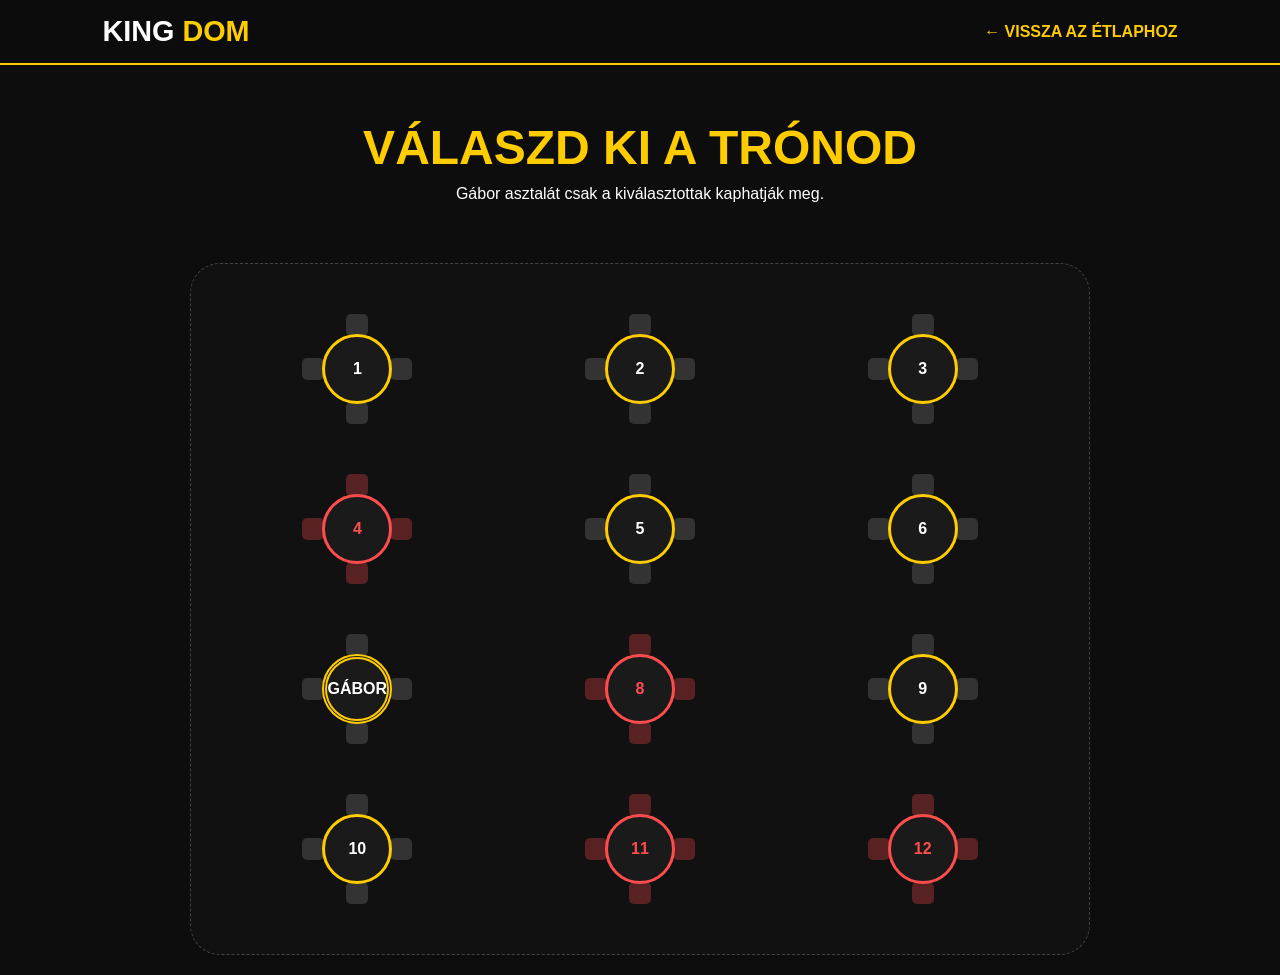
==== html/foglalas.html @ 7e26eedb "foglalas.html elso" ====
<!DOCTYPE html>
<html lang="hu">
<head>
    <meta charset="UTF-8">
    <meta name="viewport" content="width=device-width, initial-scale=1.0">
    <title>PIZZA KING | ASZTALOK</title>
    <style>
        :root { --king: #ffcc00; --bg: #0d0d0d; --card: #1a1a1a; --text: #fff; --red: #ff4d4d; --green: #2ecc71; }
        * { margin:0; padding:0; box-sizing:border-box; font-family:'Segoe UI', sans-serif; }
        body { background: var(--bg); color: var(--text); scroll-behavior: smooth; }

        /* Nav ugyanaz mint az indexen */
        nav {
            position: fixed; top: 0; width: 100%; padding: 15px 8%;
            display: flex; justify-content: space-between; align-items: center;
            background: rgba(13, 13, 13, 0.95); backdrop-filter: blur(10px);
            z-index: 1000; border-bottom: 2px solid var(--king);
        }
        .logo { font-size: 1.8rem; font-weight: 900; color: white; text-decoration: none; }
        .logo span { color: var(--king); }
        .back-btn { color: var(--king); text-decoration: none; font-weight: bold; }

        .header { padding: 120px 20px 40px; text-align: center; }
        .header h1 { font-size: 3rem; color: var(--king); margin-bottom: 10px; }

        .plan { 
            max-width: 900px; margin: 20px auto; background: #111; padding: 50px; 
            border-radius: 30px; display: grid; grid-template-columns: repeat(3, 1fr); 
            gap: 50px; border: 1px dashed #444; 
        }

        .table-box { width: 110px; height: 110px; margin: auto; position: relative; cursor: pointer; transition: 0.3s; }
        .table-circle { 
            width: 70px; height: 70px; background: var(--card); border: 3px solid var(--king); 
            border-radius: 50%; position: absolute; top: 20px; left: 20px; 
            display: flex; align-items: center; justify-content: center; z-index: 2; font-weight: bold; 
        }
        .chair { width: 22px; height: 22px; background: #333; border-radius: 5px; position: absolute; }
        .c1 { top:0; left:44px; } .c2 { bottom:0; left:44px; } .c3 { left:0; top:44px; } .c4 { right:0; top:44px; }

        .occupied .table-circle { border-color: var(--red); color: var(--red); cursor: not-allowed; }
        .occupied .chair { background: var(--red); opacity: 0.3; }
        .selected .table-circle { background: var(--green); color: black; border-color: var(--green); transform: scale(1.1); }
        
        .booking-form { 
            max-width: 450px; margin: 40px auto; background: var(--card); padding: 35px; 
            border-radius: 20px; border: 2px solid var(--king); display: none; animation: slideIn 0.4s ease;
        }
        @keyframes slideIn { from { opacity: 0; transform: translateY(20px); } }

        input { width: 100%; padding: 12px; margin-bottom: 15px; background: #000; border: 1px solid #444; color: white; border-radius: 8px; outline: none; }
        input:focus { border-color: var(--king); }
        .btn { width: 100%; padding: 15px; background: var(--king); border: none; font-weight: 900; cursor: pointer; border-radius: 10px; text-transform: uppercase; }

        /* Easter Egg stílus */
        .gabor-table .table-circle { border-style: double; border-width: 5px; animation: glow 1.5s infinite alternate; }
        @keyframes glow { from { box-shadow: 0 0 5px var(--king); } to { box-shadow: 0 0 20px var(--king); } }
    </style>
</head>
<body>

    <nav>
        <a href="index.html" class="logo">KING <span>DOM</span></a>
        <a href="index.html" class="back-btn">← VISSZA AZ ÉTLAPHOZ</a>
    </nav>

    <div class="header">
        <h1>VÁLASZD KI A <span>TRÓNOD</span></h1>
        <p>Gábor asztalát csak a kiválasztottak kaphatják meg.</p>
    </div>

    <div class="plan" id="plan"></div>

    <div class="booking-form" id="form">
        <h2 id="table-label" style="margin-bottom:20px; color:var(--king)">#1 Asztal</h2>
        <input type="number" id="f-count" placeholder="Hányan jöttök? (1-10 fő)" min="1" max="10">
        <input type="time" id="f-time">
        <input type="text" id="f-name" placeholder="Foglalo Neve / Beceneve">
        <button class="btn" onclick="book()">FOGLALÁS VÉGLEGESÍTÉSE</button>
    </div>

    <script>
        let selected = null;
        const plan = document.getElementById('plan');

        // ASZTALOK GENERÁLÁSA
        for(let i=1; i<=12; i++) {
            const isGabor = (i === 7); // A 7-es a Gábor asztala (easter egg)
            const occ = Math.random() < 0.3 && !isGabor;
            
            plan.innerHTML += `
                <div class="table-box ${occ?'occupied':''} ${isGabor?'gabor-table':''}" id="t${i}" onclick="select(${i}, ${occ}, ${isGabor})">
                    <div class="chair c1"></div><div class="chair c2"></div><div class="chair c3"></div><div class="chair c4"></div>
                    <div class="table-circle">${isGabor ? 'GÁBOR' : i}</div>
                </div>`;
        }

        function select(id, occ, isGabor) {
            if(occ) return alert("Sajnálom, ott már Németh Gábor imitátorok vacsoráznak.");
            if(isGabor) alert("GRATULÁLOK! Megtaláltad a Mester asztalát. Ide csak kutyahúsos pizzát szabad rendelni!");

            if(selected) document.getElementById('t'+selected).classList.remove('selected');
            selected = id;
            document.getElementById('t'+id).classList.add('selected');
            
            document.getElementById('form').style.display = 'block';
            document.getElementById('table-label').innerText = isGabor ? "GÁBOR ASZTALA" : "#"+id+" Asztal";
            
            window.scrollTo({ top: document.body.scrollHeight, behavior: 'smooth' });
        }

        function book() {
            const count = document.getElementById('f-count').value;
            const time = document.getElementById('f-time').value;
            const name = document.getElementById('f-name').value;

            if(count < 1 || count > 10 || !time || name.length < 2) {
                alert("Ne próbálkozz, Király! Tölts ki mindent rendesen.");
            } else {
                alert("Sikeres foglalás! Németh Gábor már vár titeket " + time + "-kor.");
                location.href = "index.html"; // Visszavisz a főoldalra
            }
        }
    </script>
</body>
</html>
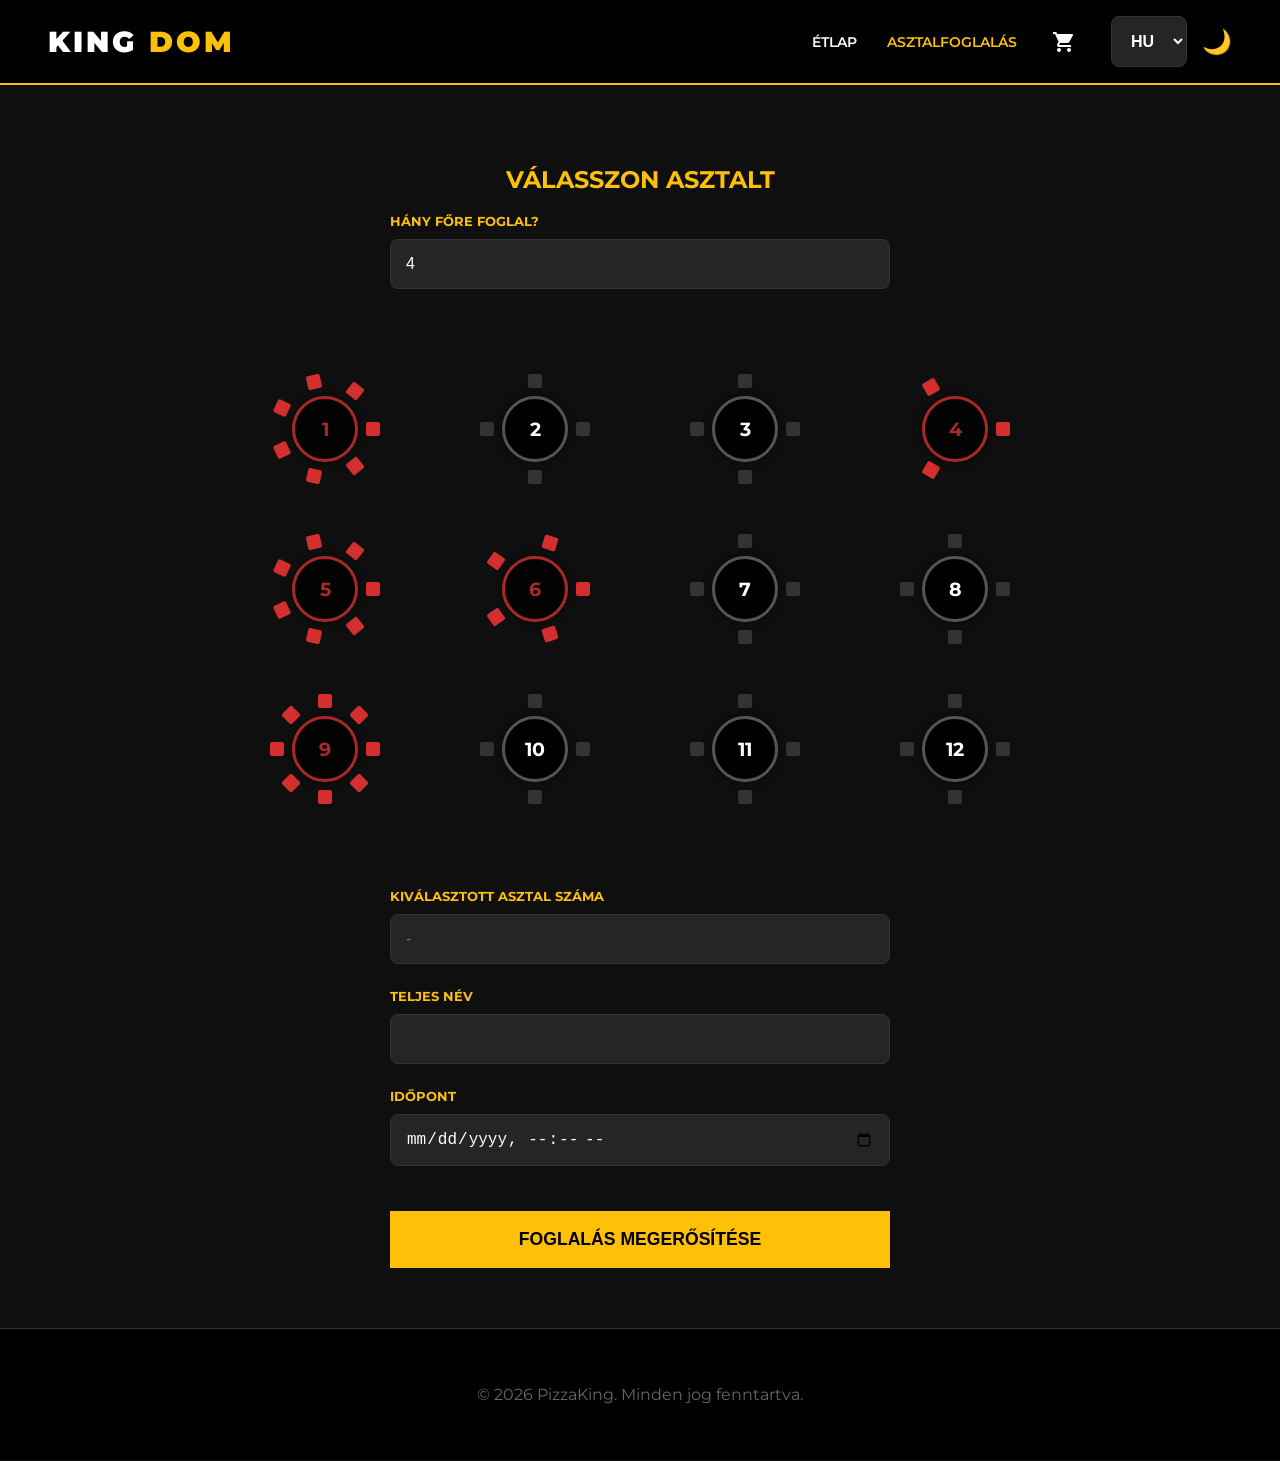
==== commit 827af947: "haladas" ====
--- a/html/foglalas.html
+++ b/html/foglalas.html
@@ -1,126 +1,122 @@
 <!DOCTYPE html>
 <html lang="hu">
+
 <head>
     <meta charset="UTF-8">
     <meta name="viewport" content="width=device-width, initial-scale=1.0">
-    <title>PIZZA KING | ASZTALOK</title>
-    <style>
-        :root { --king: #ffcc00; --bg: #0d0d0d; --card: #1a1a1a; --text: #fff; --red: #ff4d4d; --green: #2ecc71; }
-        * { margin:0; padding:0; box-sizing:border-box; font-family:'Segoe UI', sans-serif; }
-        body { background: var(--bg); color: var(--text); scroll-behavior: smooth; }
+    <title>Foglalás - PizzaKing</title>
+    <link rel="stylesheet" href="../css/style.css">
+    <link href="https://fonts.googleapis.com/css2?family=Montserrat:wght@400;600;900&display=swap" rel="stylesheet">
+</head>
 
-        /* Nav ugyanaz mint az indexen */
-        nav {
-            position: fixed; top: 0; width: 100%; padding: 15px 8%;
-            display: flex; justify-content: space-between; align-items: center;
-            background: rgba(13, 13, 13, 0.95); backdrop-filter: blur(10px);
-            z-index: 1000; border-bottom: 2px solid var(--king);
-        }
-        .logo { font-size: 1.8rem; font-weight: 900; color: white; text-decoration: none; }
-        .logo span { color: var(--king); }
-        .back-btn { color: var(--king); text-decoration: none; font-weight: bold; }
-
-        .header { padding: 120px 20px 40px; text-align: center; }
-        .header h1 { font-size: 3rem; color: var(--king); margin-bottom: 10px; }
-
-        .plan { 
-            max-width: 900px; margin: 20px auto; background: #111; padding: 50px; 
-            border-radius: 30px; display: grid; grid-template-columns: repeat(3, 1fr); 
-            gap: 50px; border: 1px dashed #444; 
-        }
-
-        .table-box { width: 110px; height: 110px; margin: auto; position: relative; cursor: pointer; transition: 0.3s; }
-        .table-circle { 
-            width: 70px; height: 70px; background: var(--card); border: 3px solid var(--king); 
-            border-radius: 50%; position: absolute; top: 20px; left: 20px; 
-            display: flex; align-items: center; justify-content: center; z-index: 2; font-weight: bold; 
-        }
-        .chair { width: 22px; height: 22px; background: #333; border-radius: 5px; position: absolute; }
-        .c1 { top:0; left:44px; } .c2 { bottom:0; left:44px; } .c3 { left:0; top:44px; } .c4 { right:0; top:44px; }
-
-        .occupied .table-circle { border-color: var(--red); color: var(--red); cursor: not-allowed; }
-        .occupied .chair { background: var(--red); opacity: 0.3; }
-        .selected .table-circle { background: var(--green); color: black; border-color: var(--green); transform: scale(1.1); }
-        
-        .booking-form { 
-            max-width: 450px; margin: 40px auto; background: var(--card); padding: 35px; 
-            border-radius: 20px; border: 2px solid var(--king); display: none; animation: slideIn 0.4s ease;
-        }
-        @keyframes slideIn { from { opacity: 0; transform: translateY(20px); } }
-
-        input { width: 100%; padding: 12px; margin-bottom: 15px; background: #000; border: 1px solid #444; color: white; border-radius: 8px; outline: none; }
-        input:focus { border-color: var(--king); }
-        .btn { width: 100%; padding: 15px; background: var(--king); border: none; font-weight: 900; cursor: pointer; border-radius: 10px; text-transform: uppercase; }
-
-        /* Easter Egg stílus */
-        .gabor-table .table-circle { border-style: double; border-width: 5px; animation: glow 1.5s infinite alternate; }
-        @keyframes glow { from { box-shadow: 0 0 5px var(--king); } to { box-shadow: 0 0 20px var(--king); } }
-    </style>
-</head>
 <body>
 
-    <nav>
-        <a href="index.html" class="logo">KING <span>DOM</span></a>
-        <a href="index.html" class="back-btn">← VISSZA AZ ÉTLAPHOZ</a>
-    </nav>
+    <header>
+        <div class="logo">KING <span>DOM</span></div>
 
-    <div class="header">
-        <h1>VÁLASZD KI A <span>TRÓNOD</span></h1>
-        <p>Gábor asztalát csak a kiválasztottak kaphatják meg.</p>
-    </div>
+        <button class="hamburger-menu" id="hamburgerGomb">
+            <span></span>
+            <span></span>
+            <span></span>
+        </button>
 
-    <div class="plan" id="plan"></div>
+        <nav id="navMenu">
+            <ul>
+                <li><a href="index.html" data-lang="fooldal">Étlap</a></li>
+                <li><a href="foglalas.html" data-lang="foglalas" style="color:var(--akcentus-szin)">Asztalfoglalás</a>
+                </li>
+                <li>
+                    <button class="ikon-gomb" onclick="window.location.href='index.html'">
+                        <svg class="kosar-ikon-svg" viewBox="0 0 24 24">
+                            <path
+                                d="M7 18c-1.1 0-1.99.9-1.99 2S5.9 22 7 22s2-.9 2-2-.9-2-2-2zM1 2v2h2l3.6 7.59-1.35 2.45c-.16.28-.25.61-.25.96 0 1.1.9 2 2 2h12v-2H7.42c-.14 0-.25-.11-.25-.25l.03-.12.9-1.63h7.45c.75 0 1.41-.41 1.75-1.03l3.58-6.49c.08-.14.12-.31.12-.48 0-.55-.45-1-1-1H5.21l-.94-2H1zm16 16c-1.1 0-1.99.9-1.99 2s.89 2 1.99 2 2-.9 2-2-.9-2-2-2z" />
+                        </svg>
+                    </button>
+                </li>
+            </ul>
+            <div class="beallitasok mobile-beallitasok">
+                <select id="nyelvValaszto">
+                    <option value="hu">HU</option>
+                    <option value="en">EN</option>
+                    <option value="de">DE</option>
+                </select>
+                <button id="temaGomb" class="tema-gomb">🌙</button>
+            </div>
+        </nav>
+    </header>
 
-    <div class="booking-form" id="form">
-        <h2 id="table-label" style="margin-bottom:20px; color:var(--king)">#1 Asztal</h2>
-        <input type="number" id="f-count" placeholder="Hányan jöttök? (1-10 fő)" min="1" max="10">
-        <input type="time" id="f-time">
-        <input type="text" id="f-name" placeholder="Foglalo Neve / Beceneve">
-        <button class="btn" onclick="book()">FOGLALÁS VÉGLEGESÍTÉSE</button>
-    </div>
+    <main class="kontener">
+        <h2 style="text-align: center; color: var(--akcentus-szin); text-transform: uppercase;" data-lang="asztal_cim">
+            Válasszon asztalt</h2>
 
-    <script>
-        let selected = null;
-        const plan = document.getElementById('plan');
+        <div class="urlap-kontener" style="margin-bottom: 30px;">
+            <div class="form-csoport">
+                <label data-lang="vendegek_szama">Hány főre foglal?</label>
+                <input type="number" id="vendegekSzamaInput" min="1" max="12" value="4" placeholder="Pl. 4">
+            </div>
+        </div>
 
-        // ASZTALOK GENERÁLÁSA
-        for(let i=1; i<=12; i++) {
-            const isGabor = (i === 7); // A 7-es a Gábor asztala (easter egg)
-            const occ = Math.random() < 0.3 && !isGabor;
-            
-            plan.innerHTML += `
-                <div class="table-box ${occ?'occupied':''} ${isGabor?'gabor-table':''}" id="t${i}" onclick="select(${i}, ${occ}, ${isGabor})">
-                    <div class="chair c1"></div><div class="chair c2"></div><div class="chair c3"></div><div class="chair c4"></div>
-                    <div class="table-circle">${isGabor ? 'GÁBOR' : i}</div>
-                </div>`;
-        }
+        <div class="asztal-valaszto" id="asztalKontener">
+            <div class="asztal-wrapper" id="wrap-1">
+                <div class="asztal" data-id="1">1</div>
+            </div>
+            <div class="asztal-wrapper" id="wrap-2">
+                <div class="asztal" data-id="2">2</div>
+            </div>
+            <div class="asztal-wrapper" id="wrap-3">
+                <div class="asztal" data-id="3">3</div>
+            </div>
+            <div class="asztal-wrapper" id="wrap-4">
+                <div class="asztal" data-id="4">4</div>
+            </div>
+            <div class="asztal-wrapper" id="wrap-5">
+                <div class="asztal" data-id="5">5</div>
+            </div>
+            <div class="asztal-wrapper" id="wrap-6">
+                <div class="asztal" data-id="6">6</div>
+            </div>
+            <div class="asztal-wrapper" id="wrap-7">
+                <div class="asztal" data-id="7">7</div>
+            </div>
+            <div class="asztal-wrapper" id="wrap-8">
+                <div class="asztal" data-id="8">8</div>
+            </div>
+            <div class="asztal-wrapper" id="wrap-9">
+                <div class="asztal" data-id="9">9</div>
+            </div>
+            <div class="asztal-wrapper" id="wrap-10">
+                <div class="asztal" data-id="10">10</div>
+            </div>
+            <div class="asztal-wrapper" id="wrap-11">
+                <div class="asztal" data-id="11">11</div>
+            </div>
+            <div class="asztal-wrapper" id="wrap-12">
+                <div class="asztal" data-id="12">12</div>
+            </div>
+        </div>
 
-        function select(id, occ, isGabor) {
-            if(occ) return alert("Sajnálom, ott már Németh Gábor imitátorok vacsoráznak.");
-            if(isGabor) alert("GRATULÁLOK! Megtaláltad a Mester asztalát. Ide csak kutyahúsos pizzát szabad rendelni!");
+        <div class="urlap-kontener">
+            <div class="form-csoport">
+                <label data-lang="kivalasztott_asztal">Kiválasztott asztal száma</label>
+                <input type="text" id="kivalasztottAsztalInput" readonly placeholder="-">
+            </div>
+            <div class="form-csoport">
+                <label data-lang="nev">Teljes név</label>
+                <input type="text" id="nevBemenet" required>
+            </div>
+            <div class="form-csoport">
+                <label data-lang="datum">Időpont</label>
+                <input type="datetime-local" required>
+            </div>
+            <button class="btn-primary" id="foglalasGomb" data-lang="foglalas_veglegesit">Foglalás megerősítése</button>
+        </div>
+    </main>
 
-            if(selected) document.getElementById('t'+selected).classList.remove('selected');
-            selected = id;
-            document.getElementById('t'+id).classList.add('selected');
-            
-            document.getElementById('form').style.display = 'block';
-            document.getElementById('table-label').innerText = isGabor ? "GÁBOR ASZTALA" : "#"+id+" Asztal";
-            
-            window.scrollTo({ top: document.body.scrollHeight, behavior: 'smooth' });
-        }
+    <footer>
+        <p>&copy; 2026 PizzaKing. Minden jog fenntartva.</p>
+    </footer>
 
-        function book() {
-            const count = document.getElementById('f-count').value;
-            const time = document.getElementById('f-time').value;
-            const name = document.getElementById('f-name').value;
+    <script src="../js/script.js"></script>
+</body>
 
-            if(count < 1 || count > 10 || !time || name.length < 2) {
-                alert("Ne próbálkozz, Király! Tölts ki mindent rendesen.");
-            } else {
-                alert("Sikeres foglalás! Németh Gábor már vár titeket " + time + "-kor.");
-                location.href = "index.html"; // Visszavisz a főoldalra
-            }
-        }
-    </script>
-</body>
-</html>
+</html>
--- a/css/style.css
+++ b/css/style.css
@@ -0,0 +1,629 @@
+:root {
+    --hatter-szin: #0f0f0f;
+    --nav-hatter: #000000;
+    --kartya-hatter: #1a1a1a;
+    --szoveg-szin: #ffffff;
+    --akcentus-szin: #ffc107;
+    --akcentus-szoveg: #000000;
+    --szegely-szin: #333333;
+    --bemenet-hatter: #252525;
+    --piros-szin: #ff4444;
+    --foglalt-szin: #d32f2f;
+}
+
+.vilagos-tema {
+    --hatter-szin: #f0f0f0;
+    --nav-hatter: #ffffff;
+    --kartya-hatter: #ffffff;
+    --szoveg-szin: #1a1a1a;
+    --akcentus-szin: #ffc107;
+    --akcentus-szoveg: #000000;
+    --szegely-szin: #dddddd;
+    --bemenet-hatter: #e0e0e0;
+    --piros-szin: #ff4444;
+    --foglalt-szin: #ef5350;
+}
+
+body {
+    margin: 0;
+    padding: 0;
+    font-family: 'Montserrat', sans-serif;
+    background-color: var(--hatter-szin);
+    color: var(--szoveg-szin);
+    transition: background-color 0.3s, color 0.3s;
+}
+
+header {
+    background-color: var(--nav-hatter);
+    padding: 1rem 3rem;
+    display: flex;
+    justify-content: space-between;
+    align-items: center;
+    border-bottom: 2px solid var(--akcentus-szin);
+    position: sticky;
+    top: 0;
+    z-index: 100;
+}
+
+.logo {
+    font-size: 1.8rem;
+    font-weight: 900;
+    color: var(--szoveg-szin);
+    text-transform: uppercase;
+    letter-spacing: 3px;
+}
+
+.logo span {
+    color: var(--akcentus-szin);
+}
+
+nav {
+    display: flex;
+    align-items: center;
+    gap: 30px;
+}
+
+nav ul {
+    list-style: none;
+    display: flex;
+    gap: 30px;
+    margin: 0;
+    padding: 0;
+    align-items: center;
+}
+
+nav a {
+    text-decoration: none;
+    color: var(--szoveg-szin);
+    font-weight: 600;
+    text-transform: uppercase;
+    font-size: 0.9rem;
+    transition: color 0.2s;
+}
+
+nav a:hover {
+    color: var(--akcentus-szin);
+}
+
+.hamburger-menu {
+    display: none;
+    flex-direction: column;
+    justify-content: space-between;
+    width: 30px;
+    height: 21px;
+    background: none;
+    border: none;
+    cursor: pointer;
+    padding: 0;
+    z-index: 101;
+}
+
+.hamburger-menu span {
+    width: 100%;
+    height: 3px;
+    background-color: var(--szoveg-szin);
+    transition: all 0.3s ease;
+}
+
+.hamburger-menu.aktiv span:nth-child(1) {
+    transform: rotate(45deg) translate(5px, 5px);
+}
+
+.hamburger-menu.aktiv span:nth-child(2) {
+    opacity: 0;
+}
+
+.hamburger-menu.aktiv span:nth-child(3) {
+    transform: rotate(-45deg) translate(7px, -7px);
+}
+
+.kosar-ikon-svg {
+    width: 24px;
+    height: 24px;
+    fill: var(--szoveg-szin);
+    transition: fill 0.2s;
+}
+
+.ikon-gomb:hover .kosar-ikon-svg {
+    fill: var(--akcentus-szin);
+}
+
+.ikon-gomb {
+    background: none;
+    border: none;
+    cursor: pointer;
+    position: relative;
+    padding: 5px;
+    display: flex;
+    align-items: center;
+}
+
+.kosar-szamlalo {
+    position: absolute;
+    top: -5px;
+    right: -8px;
+    background-color: var(--akcentus-szin);
+    color: var(--akcentus-szoveg);
+    border-radius: 50%;
+    width: 18px;
+    height: 18px;
+    font-size: 0.7rem;
+    display: flex;
+    justify-content: center;
+    align-items: center;
+    font-weight: bold;
+}
+
+.beallitasok {
+    display: flex;
+    gap: 15px;
+    align-items: center;
+}
+
+select {
+    padding: 8px 12px;
+    border-radius: 5px;
+    border: 1px solid var(--szegely-szin);
+    background-color: var(--bemenet-hatter);
+    color: var(--szoveg-szin);
+    cursor: pointer;
+    font-weight: bold;
+}
+
+.tema-gomb {
+    background: none;
+    border: none;
+    cursor: pointer;
+    font-size: 1.5rem;
+    padding: 0;
+    line-height: 1;
+    transition: transform 0.3s;
+}
+
+.tema-gomb:hover {
+    transform: scale(1.1);
+}
+
+.hero {
+    height: 60vh;
+    display: flex;
+    flex-direction: column;
+    justify-content: center;
+    align-items: center;
+    text-align: center;
+    background: linear-gradient(rgba(0, 0, 0, 0.6), rgba(0, 0, 0, 0.6)), url('https://images.unsplash.com/photo-1565299624946-b28f40a0ae38?auto=format&fit=crop&w=1920&q=80');
+    background-size: cover;
+    background-position: center;
+}
+
+.hero h1 {
+    font-size: 4rem;
+    margin: 0;
+    color: var(--akcentus-szin);
+    text-transform: uppercase;
+    letter-spacing: 5px;
+    text-shadow: 2px 2px 10px rgba(0, 0, 0, 0.8);
+    padding: 0 10px;
+}
+
+.hero p {
+    font-size: 1.2rem;
+    margin-top: 10px;
+    color: #fff;
+    max-width: 600px;
+    padding: 0 10px;
+}
+
+.kontener {
+    max-width: 1400px;
+    margin: 0 auto;
+    padding: 60px 20px;
+}
+
+.grid {
+    display: grid;
+    grid-template-columns: repeat(auto-fit, minmax(300px, 1fr));
+    gap: 40px;
+}
+
+.kartya {
+    background-color: var(--kartya-hatter);
+    border-radius: 15px;
+    overflow: hidden;
+    border: 1px solid var(--szegely-szin);
+    transition: transform 0.3s, box-shadow 0.3s;
+}
+
+.kartya:hover {
+    transform: translateY(-5px);
+    box-shadow: 0 10px 20px rgba(255, 193, 7, 0.1);
+    border-color: var(--akcentus-szin);
+}
+
+.kartya img {
+    width: 100%;
+    height: 220px;
+    object-fit: cover;
+}
+
+.kartya-tartalom {
+    padding: 25px;
+}
+
+.kartya h3 {
+    color: var(--akcentus-szin);
+    margin: 0 0 10px 0;
+    font-size: 1.3rem;
+}
+
+.ar-sor {
+    display: flex;
+    justify-content: space-between;
+    align-items: center;
+    margin-top: 20px;
+}
+
+.ar {
+    font-size: 1.4rem;
+    font-weight: bold;
+}
+
+.eredeti-ar {
+    text-decoration: line-through;
+    color: #888;
+    font-size: 1rem;
+    margin-right: 10px;
+}
+
+.akcios-ar {
+    color: var(--piros-szin);
+    font-size: 1.4rem;
+    font-weight: bold;
+}
+
+.btn-kosar {
+    background-color: var(--akcentus-szin);
+    color: var(--akcentus-szoveg);
+    border: none;
+    padding: 10px 25px;
+    font-weight: 800;
+    text-transform: uppercase;
+    border-radius: 5px;
+    cursor: pointer;
+}
+
+.btn-kosar:hover {
+    background-color: #ffca28;
+    transform: scale(1.05);
+}
+
+.kosar-oldalsav {
+    position: fixed;
+    top: 0;
+    right: -400px;
+    width: 350px;
+    height: 100%;
+    background-color: var(--kartya-hatter);
+    box-shadow: -5px 0 15px rgba(0, 0, 0, 0.5);
+    z-index: 200;
+    transition: right 0.3s ease-in-out;
+    display: flex;
+    flex-direction: column;
+    border-left: 2px solid var(--akcentus-szin);
+}
+
+.kosar-nyitva {
+    right: 0;
+}
+
+.kosar-fejlec {
+    padding: 20px;
+    background-color: var(--nav-hatter);
+    display: flex;
+    justify-content: space-between;
+    align-items: center;
+    border-bottom: 1px solid var(--szegely-szin);
+}
+
+.kosar-fejlec h2 {
+    margin: 0;
+    color: var(--akcentus-szin);
+    font-size: 1.2rem;
+    text-transform: uppercase;
+}
+
+#kosarBezar {
+    color: var(--szoveg-szin);
+    font-size: 2rem;
+    background: none;
+    border: none;
+    cursor: pointer;
+    padding: 0 10px;
+    line-height: 1;
+}
+
+#kosarBezar:hover {
+    color: var(--akcentus-szin);
+}
+
+.kosar-tartalom {
+    flex: 1;
+    overflow-y: auto;
+    padding: 20px;
+}
+
+.kosar-elem {
+    display: flex;
+    justify-content: space-between;
+    align-items: center;
+    padding: 15px 0;
+    border-bottom: 1px solid var(--szegely-szin);
+}
+
+.kosar-elem-info {
+    flex: 1;
+}
+
+.kosar-elem-nev {
+    font-weight: bold;
+    display: block;
+}
+
+.kosar-elem-ar {
+    color: var(--akcentus-szin);
+    font-size: 0.9rem;
+}
+
+.torles-gomb {
+    background: none;
+    border: none;
+    color: var(--piros-szin);
+    cursor: pointer;
+    font-size: 1.2rem;
+    padding: 5px;
+}
+
+.kosar-lablec {
+    padding: 20px;
+    background-color: var(--nav-hatter);
+    border-top: 1px solid var(--szegely-szin);
+}
+
+.vegosszeg-sor {
+    display: flex;
+    justify-content: space-between;
+    font-size: 1.2rem;
+    font-weight: bold;
+    margin-bottom: 20px;
+}
+
+.asztal-valaszto {
+    display: grid;
+    grid-template-columns: repeat(4, 1fr);
+    gap: 40px;
+    max-width: 800px;
+    margin: 40px auto;
+    padding: 40px;
+}
+
+.asztal-wrapper {
+    position: relative;
+    width: 120px;
+    height: 120px;
+    margin: 0 auto;
+    display: flex;
+    justify-content: center;
+    align-items: center;
+}
+
+.asztal {
+    width: 60px;
+    height: 60px;
+    border-radius: 50%;
+    background-color: #000000;
+    border: 3px solid #555;
+    display: flex;
+    justify-content: center;
+    align-items: center;
+    font-weight: bold;
+    font-size: 1.2rem;
+    cursor: pointer;
+    position: relative;
+    z-index: 2;
+    transition: all 0.3s;
+    color: #fff;
+    box-shadow: 0 0 10px rgba(0, 0, 0, 0.5);
+}
+
+.asztal:hover {
+    border-color: var(--akcentus-szin);
+}
+
+.asztal.kivalasztva {
+    border-color: var(--akcentus-szin);
+    color: var(--akcentus-szin);
+    box-shadow: 0 0 15px rgba(255, 193, 7, 0.4);
+}
+
+.asztal.foglalt {
+    border-color: var(--foglalt-szin);
+    color: var(--foglalt-szin);
+    cursor: not-allowed;
+    opacity: 0.8;
+}
+
+.asztal.foglalt:hover {
+    box-shadow: none;
+}
+
+.szek {
+    position: absolute;
+    width: 14px;
+    height: 14px;
+    background-color: #333;
+    border-radius: 2px;
+    z-index: 1;
+    transition: background-color 0.3s;
+}
+
+.asztal.kivalasztva~.szek {
+    background-color: var(--akcentus-szin);
+}
+
+.asztal.foglalt~.szek {
+    background-color: var(--foglalt-szin);
+}
+
+.urlap-kontener {
+    max-width: 500px;
+    margin: 0 auto;
+}
+
+.form-csoport {
+    margin-bottom: 25px;
+}
+
+label {
+    display: block;
+    margin-bottom: 10px;
+    color: var(--akcentus-szin);
+    font-weight: bold;
+    text-transform: uppercase;
+    font-size: 0.8rem;
+}
+
+input,
+select {
+    width: 100%;
+    padding: 15px;
+    box-sizing: border-box;
+    background-color: var(--bemenet-hatter);
+    border: 1px solid var(--szegely-szin);
+    color: var(--szoveg-szin);
+    border-radius: 8px;
+    font-size: 1rem;
+}
+
+input:focus {
+    outline: none;
+    border-color: var(--akcentus-szin);
+}
+
+.btn-primary {
+    background-color: var(--akcentus-szin);
+    color: var(--akcentus-szoveg);
+    border: none;
+    width: 100%;
+    padding: 18px;
+    font-size: 1.1rem;
+    font-weight: 900;
+    text-transform: uppercase;
+    margin-top: 20px;
+    cursor: pointer;
+}
+
+.modal-hatter {
+    display: none;
+    position: fixed;
+    top: 0;
+    left: 0;
+    width: 100%;
+    height: 100%;
+    background-color: rgba(0, 0, 0, 0.9);
+    z-index: 1000;
+    justify-content: center;
+    align-items: center;
+}
+
+.modal-tartalom {
+    background-color: var(--nav-hatter);
+    padding: 40px;
+    border-radius: 15px;
+    width: 90%;
+    max-width: 450px;
+    border: 1px solid var(--akcentus-szin);
+    position: relative;
+}
+
+.bezar {
+    position: absolute;
+    top: 15px;
+    right: 20px;
+    font-size: 30px;
+    cursor: pointer;
+    color: var(--akcentus-szin);
+}
+
+footer {
+    text-align: center;
+    padding: 40px;
+    background-color: var(--nav-hatter);
+    border-top: 1px solid var(--szegely-szin);
+    color: #666;
+}
+
+@media (max-width: 768px) {
+    header {
+        padding: 1rem 1.5rem;
+    }
+
+    .hamburger-menu {
+        display: flex;
+    }
+
+    #navMenu {
+        position: fixed;
+        top: 60px;
+        left: -100%;
+        width: 100%;
+        height: calc(100vh - 60px);
+        background-color: var(--nav-hatter);
+        flex-direction: column;
+        justify-content: flex-start;
+        align-items: center;
+        padding-top: 40px;
+        transition: left 0.3s ease;
+        border-top: 1px solid var(--szegely-szin);
+    }
+
+    #navMenu.nyitva {
+        left: 0;
+    }
+
+    nav ul {
+        flex-direction: column;
+        gap: 30px;
+        font-size: 1.2rem;
+    }
+
+    .beallitasok {
+        margin-top: 30px;
+        flex-direction: row;
+    }
+
+    .asztal-valaszto {
+        grid-template-columns: repeat(2, 1fr);
+        gap: 20px;
+        padding: 20px;
+    }
+
+    .asztal-wrapper {
+        width: 100px;
+        height: 100px;
+    }
+
+    .asztal {
+        width: 50px;
+        height: 50px;
+        font-size: 1rem;
+    }
+
+    .hero h1 {
+        font-size: 2.5rem;
+    }
+
+    .kosar-oldalsav {
+        width: 100%;
+        right: -100%;
+    }
+}
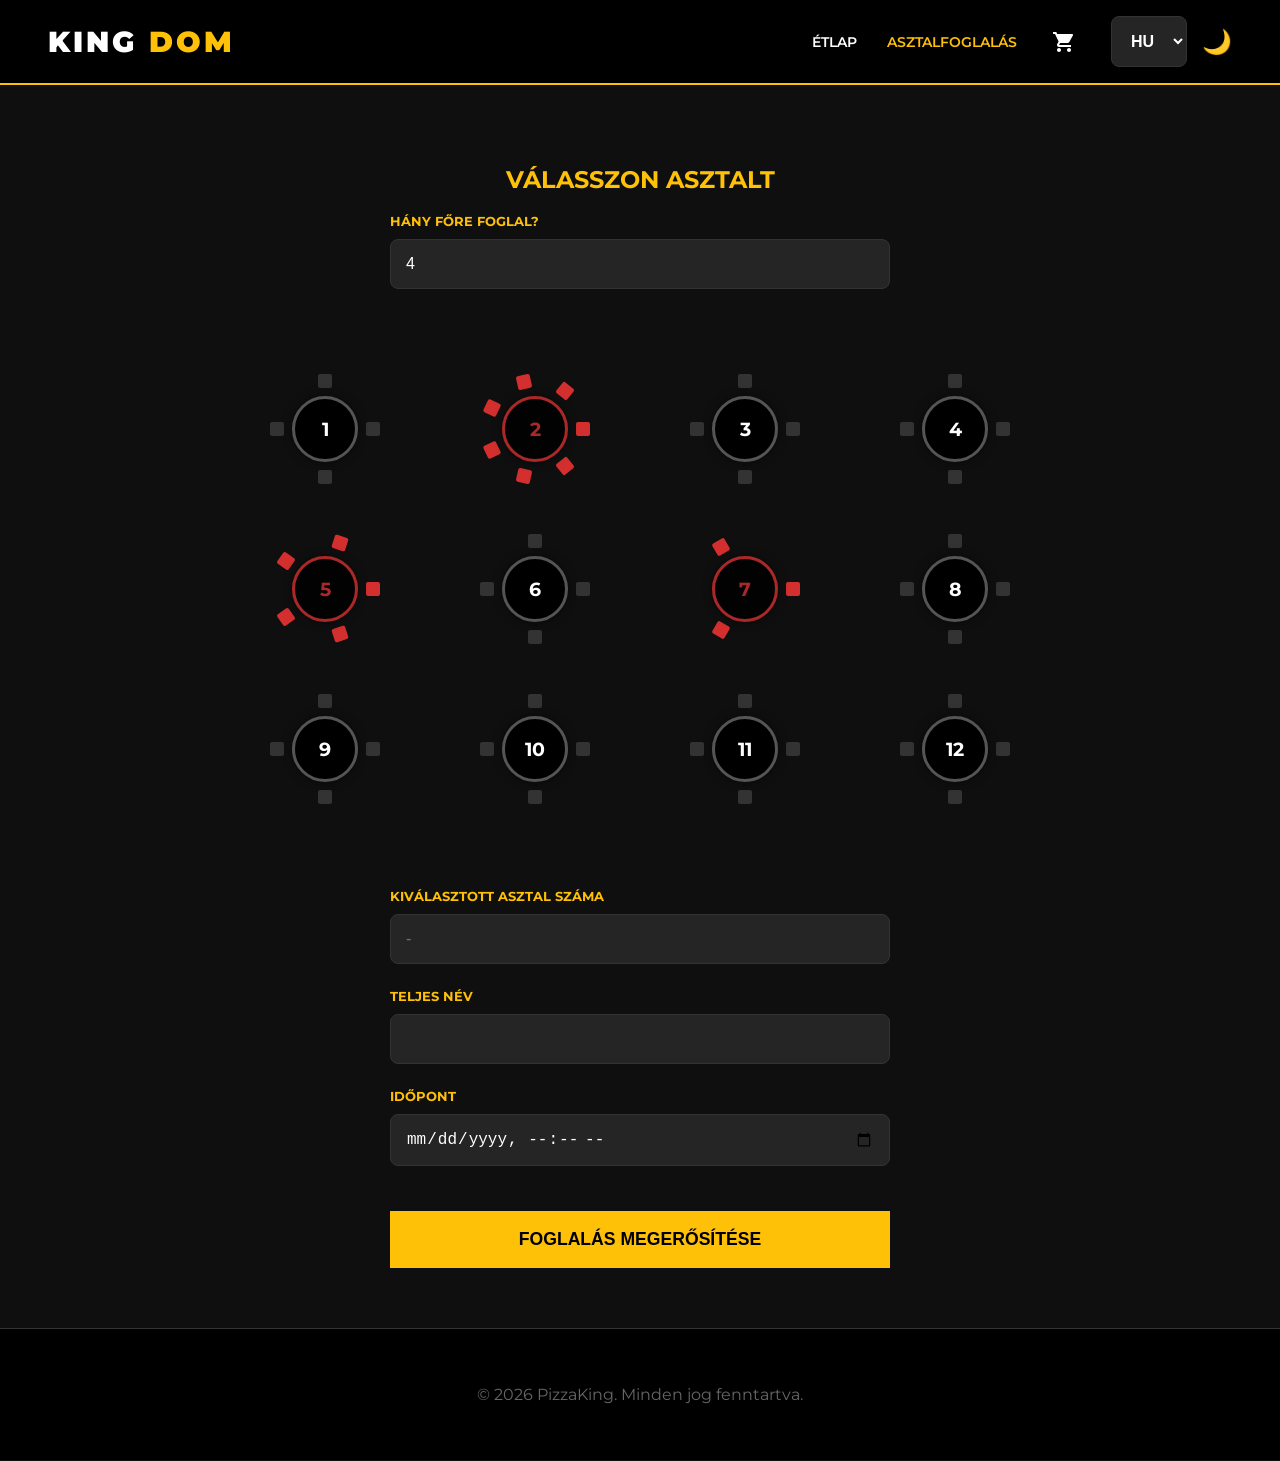
==== commit 5abc3d52: "Szakié átdolgozva" ====
--- a/html/foglalas.html
+++ b/html/foglalas.html
@@ -119,4 +119,4 @@
     <script src="../js/script.js"></script>
 </body>
 
-</html>+</html>
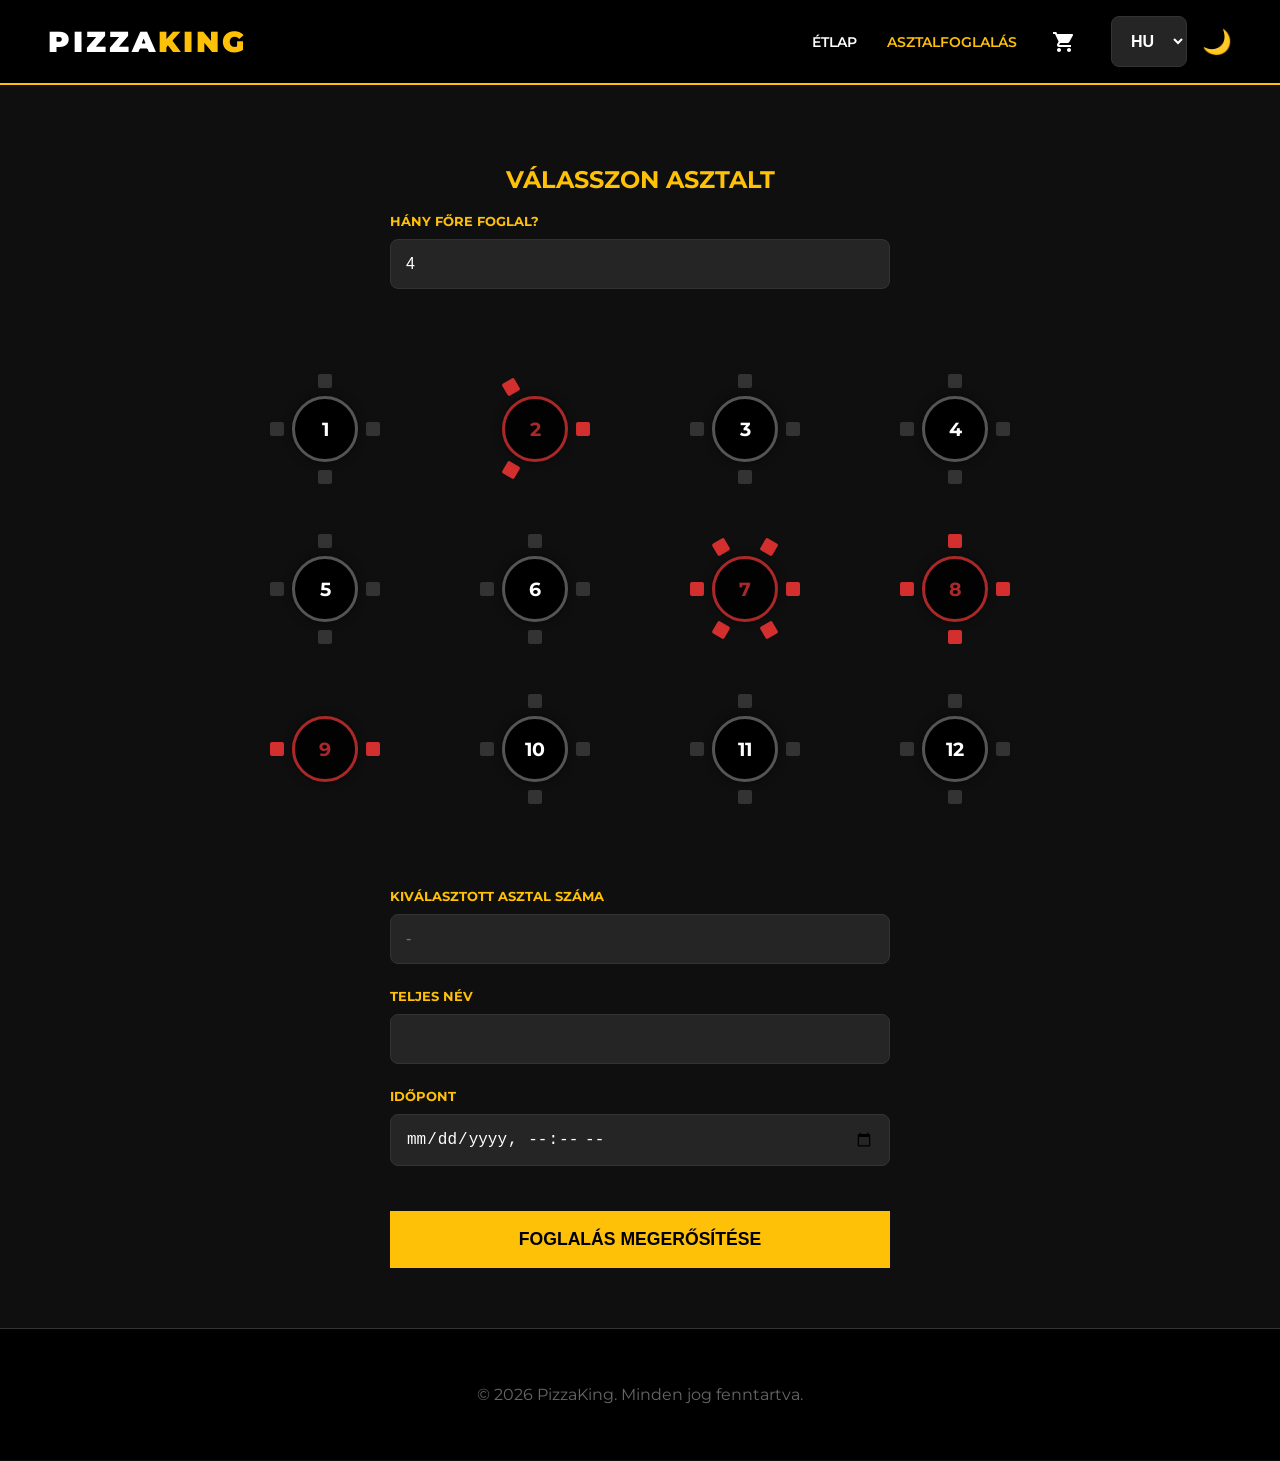
==== commit 335e892e: "Véglegesítés" ====
--- a/html/foglalas.html
+++ b/html/foglalas.html
@@ -12,7 +12,7 @@
 <body>
 
     <header>
-        <div class="logo">KING <span>DOM</span></div>
+        <div class="logo">PIZZA<span>KING</span></div>
 
         <button class="hamburger-menu" id="hamburgerGomb">
             <span></span>
@@ -119,4 +119,4 @@
     <script src="../js/script.js"></script>
 </body>
 
-</html>
+</html>
--- a/css/style.css
+++ b/css/style.css
@@ -1,629 +1,629 @@
-:root {
-    --hatter-szin: #0f0f0f;
-    --nav-hatter: #000000;
-    --kartya-hatter: #1a1a1a;
-    --szoveg-szin: #ffffff;
-    --akcentus-szin: #ffc107;
-    --akcentus-szoveg: #000000;
-    --szegely-szin: #333333;
-    --bemenet-hatter: #252525;
-    --piros-szin: #ff4444;
-    --foglalt-szin: #d32f2f;
-}
-
-.vilagos-tema {
-    --hatter-szin: #f0f0f0;
-    --nav-hatter: #ffffff;
-    --kartya-hatter: #ffffff;
-    --szoveg-szin: #1a1a1a;
-    --akcentus-szin: #ffc107;
-    --akcentus-szoveg: #000000;
-    --szegely-szin: #dddddd;
-    --bemenet-hatter: #e0e0e0;
-    --piros-szin: #ff4444;
-    --foglalt-szin: #ef5350;
-}
-
-body {
-    margin: 0;
-    padding: 0;
-    font-family: 'Montserrat', sans-serif;
-    background-color: var(--hatter-szin);
-    color: var(--szoveg-szin);
-    transition: background-color 0.3s, color 0.3s;
-}
-
-header {
-    background-color: var(--nav-hatter);
-    padding: 1rem 3rem;
-    display: flex;
-    justify-content: space-between;
-    align-items: center;
-    border-bottom: 2px solid var(--akcentus-szin);
-    position: sticky;
-    top: 0;
-    z-index: 100;
-}
-
-.logo {
-    font-size: 1.8rem;
-    font-weight: 900;
-    color: var(--szoveg-szin);
-    text-transform: uppercase;
-    letter-spacing: 3px;
-}
-
-.logo span {
-    color: var(--akcentus-szin);
-}
-
-nav {
-    display: flex;
-    align-items: center;
-    gap: 30px;
-}
-
-nav ul {
-    list-style: none;
-    display: flex;
-    gap: 30px;
-    margin: 0;
-    padding: 0;
-    align-items: center;
-}
-
-nav a {
-    text-decoration: none;
-    color: var(--szoveg-szin);
-    font-weight: 600;
-    text-transform: uppercase;
-    font-size: 0.9rem;
-    transition: color 0.2s;
-}
-
-nav a:hover {
-    color: var(--akcentus-szin);
-}
-
-.hamburger-menu {
-    display: none;
-    flex-direction: column;
-    justify-content: space-between;
-    width: 30px;
-    height: 21px;
-    background: none;
-    border: none;
-    cursor: pointer;
-    padding: 0;
-    z-index: 101;
-}
-
-.hamburger-menu span {
-    width: 100%;
-    height: 3px;
-    background-color: var(--szoveg-szin);
-    transition: all 0.3s ease;
-}
-
-.hamburger-menu.aktiv span:nth-child(1) {
-    transform: rotate(45deg) translate(5px, 5px);
-}
-
-.hamburger-menu.aktiv span:nth-child(2) {
-    opacity: 0;
-}
-
-.hamburger-menu.aktiv span:nth-child(3) {
-    transform: rotate(-45deg) translate(7px, -7px);
-}
-
-.kosar-ikon-svg {
-    width: 24px;
-    height: 24px;
-    fill: var(--szoveg-szin);
-    transition: fill 0.2s;
-}
-
-.ikon-gomb:hover .kosar-ikon-svg {
-    fill: var(--akcentus-szin);
-}
-
-.ikon-gomb {
-    background: none;
-    border: none;
-    cursor: pointer;
-    position: relative;
-    padding: 5px;
-    display: flex;
-    align-items: center;
-}
-
-.kosar-szamlalo {
-    position: absolute;
-    top: -5px;
-    right: -8px;
-    background-color: var(--akcentus-szin);
-    color: var(--akcentus-szoveg);
-    border-radius: 50%;
-    width: 18px;
-    height: 18px;
-    font-size: 0.7rem;
-    display: flex;
-    justify-content: center;
-    align-items: center;
-    font-weight: bold;
-}
-
-.beallitasok {
-    display: flex;
-    gap: 15px;
-    align-items: center;
-}
-
-select {
-    padding: 8px 12px;
-    border-radius: 5px;
-    border: 1px solid var(--szegely-szin);
-    background-color: var(--bemenet-hatter);
-    color: var(--szoveg-szin);
-    cursor: pointer;
-    font-weight: bold;
-}
-
-.tema-gomb {
-    background: none;
-    border: none;
-    cursor: pointer;
-    font-size: 1.5rem;
-    padding: 0;
-    line-height: 1;
-    transition: transform 0.3s;
-}
-
-.tema-gomb:hover {
-    transform: scale(1.1);
-}
-
-.hero {
-    height: 60vh;
-    display: flex;
-    flex-direction: column;
-    justify-content: center;
-    align-items: center;
-    text-align: center;
-    background: linear-gradient(rgba(0, 0, 0, 0.6), rgba(0, 0, 0, 0.6)), url('https://images.unsplash.com/photo-1565299624946-b28f40a0ae38?auto=format&fit=crop&w=1920&q=80');
-    background-size: cover;
-    background-position: center;
-}
-
-.hero h1 {
-    font-size: 4rem;
-    margin: 0;
-    color: var(--akcentus-szin);
-    text-transform: uppercase;
-    letter-spacing: 5px;
-    text-shadow: 2px 2px 10px rgba(0, 0, 0, 0.8);
-    padding: 0 10px;
-}
-
-.hero p {
-    font-size: 1.2rem;
-    margin-top: 10px;
-    color: #fff;
-    max-width: 600px;
-    padding: 0 10px;
-}
-
-.kontener {
-    max-width: 1400px;
-    margin: 0 auto;
-    padding: 60px 20px;
-}
-
-.grid {
-    display: grid;
-    grid-template-columns: repeat(auto-fit, minmax(300px, 1fr));
-    gap: 40px;
-}
-
-.kartya {
-    background-color: var(--kartya-hatter);
-    border-radius: 15px;
-    overflow: hidden;
-    border: 1px solid var(--szegely-szin);
-    transition: transform 0.3s, box-shadow 0.3s;
-}
-
-.kartya:hover {
-    transform: translateY(-5px);
-    box-shadow: 0 10px 20px rgba(255, 193, 7, 0.1);
-    border-color: var(--akcentus-szin);
-}
-
-.kartya img {
-    width: 100%;
-    height: 220px;
-    object-fit: cover;
-}
-
-.kartya-tartalom {
-    padding: 25px;
-}
-
-.kartya h3 {
-    color: var(--akcentus-szin);
-    margin: 0 0 10px 0;
-    font-size: 1.3rem;
-}
-
-.ar-sor {
-    display: flex;
-    justify-content: space-between;
-    align-items: center;
-    margin-top: 20px;
-}
-
-.ar {
-    font-size: 1.4rem;
-    font-weight: bold;
-}
-
-.eredeti-ar {
-    text-decoration: line-through;
-    color: #888;
-    font-size: 1rem;
-    margin-right: 10px;
-}
-
-.akcios-ar {
-    color: var(--piros-szin);
-    font-size: 1.4rem;
-    font-weight: bold;
-}
-
-.btn-kosar {
-    background-color: var(--akcentus-szin);
-    color: var(--akcentus-szoveg);
-    border: none;
-    padding: 10px 25px;
-    font-weight: 800;
-    text-transform: uppercase;
-    border-radius: 5px;
-    cursor: pointer;
-}
-
-.btn-kosar:hover {
-    background-color: #ffca28;
-    transform: scale(1.05);
-}
-
-.kosar-oldalsav {
-    position: fixed;
-    top: 0;
-    right: -400px;
-    width: 350px;
-    height: 100%;
-    background-color: var(--kartya-hatter);
-    box-shadow: -5px 0 15px rgba(0, 0, 0, 0.5);
-    z-index: 200;
-    transition: right 0.3s ease-in-out;
-    display: flex;
-    flex-direction: column;
-    border-left: 2px solid var(--akcentus-szin);
-}
-
-.kosar-nyitva {
-    right: 0;
-}
-
-.kosar-fejlec {
-    padding: 20px;
-    background-color: var(--nav-hatter);
-    display: flex;
-    justify-content: space-between;
-    align-items: center;
-    border-bottom: 1px solid var(--szegely-szin);
-}
-
-.kosar-fejlec h2 {
-    margin: 0;
-    color: var(--akcentus-szin);
-    font-size: 1.2rem;
-    text-transform: uppercase;
-}
-
-#kosarBezar {
-    color: var(--szoveg-szin);
-    font-size: 2rem;
-    background: none;
-    border: none;
-    cursor: pointer;
-    padding: 0 10px;
-    line-height: 1;
-}
-
-#kosarBezar:hover {
-    color: var(--akcentus-szin);
-}
-
-.kosar-tartalom {
-    flex: 1;
-    overflow-y: auto;
-    padding: 20px;
-}
-
-.kosar-elem {
-    display: flex;
-    justify-content: space-between;
-    align-items: center;
-    padding: 15px 0;
-    border-bottom: 1px solid var(--szegely-szin);
-}
-
-.kosar-elem-info {
-    flex: 1;
-}
-
-.kosar-elem-nev {
-    font-weight: bold;
-    display: block;
-}
-
-.kosar-elem-ar {
-    color: var(--akcentus-szin);
-    font-size: 0.9rem;
-}
-
-.torles-gomb {
-    background: none;
-    border: none;
-    color: var(--piros-szin);
-    cursor: pointer;
-    font-size: 1.2rem;
-    padding: 5px;
-}
-
-.kosar-lablec {
-    padding: 20px;
-    background-color: var(--nav-hatter);
-    border-top: 1px solid var(--szegely-szin);
-}
-
-.vegosszeg-sor {
-    display: flex;
-    justify-content: space-between;
-    font-size: 1.2rem;
-    font-weight: bold;
-    margin-bottom: 20px;
-}
-
-.asztal-valaszto {
-    display: grid;
-    grid-template-columns: repeat(4, 1fr);
-    gap: 40px;
-    max-width: 800px;
-    margin: 40px auto;
-    padding: 40px;
-}
-
-.asztal-wrapper {
-    position: relative;
-    width: 120px;
-    height: 120px;
-    margin: 0 auto;
-    display: flex;
-    justify-content: center;
-    align-items: center;
-}
-
-.asztal {
-    width: 60px;
-    height: 60px;
-    border-radius: 50%;
-    background-color: #000000;
-    border: 3px solid #555;
-    display: flex;
-    justify-content: center;
-    align-items: center;
-    font-weight: bold;
-    font-size: 1.2rem;
-    cursor: pointer;
-    position: relative;
-    z-index: 2;
-    transition: all 0.3s;
-    color: #fff;
-    box-shadow: 0 0 10px rgba(0, 0, 0, 0.5);
-}
-
-.asztal:hover {
-    border-color: var(--akcentus-szin);
-}
-
-.asztal.kivalasztva {
-    border-color: var(--akcentus-szin);
-    color: var(--akcentus-szin);
-    box-shadow: 0 0 15px rgba(255, 193, 7, 0.4);
-}
-
-.asztal.foglalt {
-    border-color: var(--foglalt-szin);
-    color: var(--foglalt-szin);
-    cursor: not-allowed;
-    opacity: 0.8;
-}
-
-.asztal.foglalt:hover {
-    box-shadow: none;
-}
-
-.szek {
-    position: absolute;
-    width: 14px;
-    height: 14px;
-    background-color: #333;
-    border-radius: 2px;
-    z-index: 1;
-    transition: background-color 0.3s;
-}
-
-.asztal.kivalasztva~.szek {
-    background-color: var(--akcentus-szin);
-}
-
-.asztal.foglalt~.szek {
-    background-color: var(--foglalt-szin);
-}
-
-.urlap-kontener {
-    max-width: 500px;
-    margin: 0 auto;
-}
-
-.form-csoport {
-    margin-bottom: 25px;
-}
-
-label {
-    display: block;
-    margin-bottom: 10px;
-    color: var(--akcentus-szin);
-    font-weight: bold;
-    text-transform: uppercase;
-    font-size: 0.8rem;
-}
-
-input,
-select {
-    width: 100%;
-    padding: 15px;
-    box-sizing: border-box;
-    background-color: var(--bemenet-hatter);
-    border: 1px solid var(--szegely-szin);
-    color: var(--szoveg-szin);
-    border-radius: 8px;
-    font-size: 1rem;
-}
-
-input:focus {
-    outline: none;
-    border-color: var(--akcentus-szin);
-}
-
-.btn-primary {
-    background-color: var(--akcentus-szin);
-    color: var(--akcentus-szoveg);
-    border: none;
-    width: 100%;
-    padding: 18px;
-    font-size: 1.1rem;
-    font-weight: 900;
-    text-transform: uppercase;
-    margin-top: 20px;
-    cursor: pointer;
-}
-
-.modal-hatter {
-    display: none;
-    position: fixed;
-    top: 0;
-    left: 0;
-    width: 100%;
-    height: 100%;
-    background-color: rgba(0, 0, 0, 0.9);
-    z-index: 1000;
-    justify-content: center;
-    align-items: center;
-}
-
-.modal-tartalom {
-    background-color: var(--nav-hatter);
-    padding: 40px;
-    border-radius: 15px;
-    width: 90%;
-    max-width: 450px;
-    border: 1px solid var(--akcentus-szin);
-    position: relative;
-}
-
-.bezar {
-    position: absolute;
-    top: 15px;
-    right: 20px;
-    font-size: 30px;
-    cursor: pointer;
-    color: var(--akcentus-szin);
-}
-
-footer {
-    text-align: center;
-    padding: 40px;
-    background-color: var(--nav-hatter);
-    border-top: 1px solid var(--szegely-szin);
-    color: #666;
-}
-
-@media (max-width: 768px) {
-    header {
-        padding: 1rem 1.5rem;
-    }
-
-    .hamburger-menu {
-        display: flex;
-    }
-
-    #navMenu {
-        position: fixed;
-        top: 60px;
-        left: -100%;
-        width: 100%;
-        height: calc(100vh - 60px);
-        background-color: var(--nav-hatter);
-        flex-direction: column;
-        justify-content: flex-start;
-        align-items: center;
-        padding-top: 40px;
-        transition: left 0.3s ease;
-        border-top: 1px solid var(--szegely-szin);
-    }
-
-    #navMenu.nyitva {
-        left: 0;
-    }
-
-    nav ul {
-        flex-direction: column;
-        gap: 30px;
-        font-size: 1.2rem;
-    }
-
-    .beallitasok {
-        margin-top: 30px;
-        flex-direction: row;
-    }
-
-    .asztal-valaszto {
-        grid-template-columns: repeat(2, 1fr);
-        gap: 20px;
-        padding: 20px;
-    }
-
-    .asztal-wrapper {
-        width: 100px;
-        height: 100px;
-    }
-
-    .asztal {
-        width: 50px;
-        height: 50px;
-        font-size: 1rem;
-    }
-
-    .hero h1 {
-        font-size: 2.5rem;
-    }
-
-    .kosar-oldalsav {
-        width: 100%;
-        right: -100%;
-    }
+:root {
+    --hatter-szin: #0f0f0f;
+    --nav-hatter: #000000;
+    --kartya-hatter: #1a1a1a;
+    --szoveg-szin: #ffffff;
+    --akcentus-szin: #ffc107;
+    --akcentus-szoveg: #000000;
+    --szegely-szin: #333333;
+    --bemenet-hatter: #252525;
+    --piros-szin: #ff4444;
+    --foglalt-szin: #d32f2f;
+}
+
+.vilagos-tema {
+    --hatter-szin: #f0f0f0;
+    --nav-hatter: #ffffff;
+    --kartya-hatter: #ffffff;
+    --szoveg-szin: #1a1a1a;
+    --akcentus-szin: #ffc107;
+    --akcentus-szoveg: #000000;
+    --szegely-szin: #dddddd;
+    --bemenet-hatter: #e0e0e0;
+    --piros-szin: #ff4444;
+    --foglalt-szin: #ef5350;
+}
+
+body {
+    margin: 0;
+    padding: 0;
+    font-family: 'Montserrat', sans-serif;
+    background-color: var(--hatter-szin);
+    color: var(--szoveg-szin);
+    transition: background-color 0.3s, color 0.3s;
+}
+
+header {
+    background-color: var(--nav-hatter);
+    padding: 1rem 3rem;
+    display: flex;
+    justify-content: space-between;
+    align-items: center;
+    border-bottom: 2px solid var(--akcentus-szin);
+    position: sticky;
+    top: 0;
+    z-index: 100;
+}
+
+.logo {
+    font-size: 1.8rem;
+    font-weight: 900;
+    color: var(--szoveg-szin);
+    text-transform: uppercase;
+    letter-spacing: 3px;
+}
+
+.logo span {
+    color: var(--akcentus-szin);
+}
+
+nav {
+    display: flex;
+    align-items: center;
+    gap: 30px;
+}
+
+nav ul {
+    list-style: none;
+    display: flex;
+    gap: 30px;
+    margin: 0;
+    padding: 0;
+    align-items: center;
+}
+
+nav a {
+    text-decoration: none;
+    color: var(--szoveg-szin);
+    font-weight: 600;
+    text-transform: uppercase;
+    font-size: 0.9rem;
+    transition: color 0.2s;
+}
+
+nav a:hover {
+    color: var(--akcentus-szin);
+}
+
+.hamburger-menu {
+    display: none;
+    flex-direction: column;
+    justify-content: space-between;
+    width: 30px;
+    height: 21px;
+    background: none;
+    border: none;
+    cursor: pointer;
+    padding: 0;
+    z-index: 101;
+}
+
+.hamburger-menu span {
+    width: 100%;
+    height: 3px;
+    background-color: var(--szoveg-szin);
+    transition: all 0.3s ease;
+}
+
+.hamburger-menu.aktiv span:nth-child(1) {
+    transform: rotate(45deg) translate(5px, 5px);
+}
+
+.hamburger-menu.aktiv span:nth-child(2) {
+    opacity: 0;
+}
+
+.hamburger-menu.aktiv span:nth-child(3) {
+    transform: rotate(-45deg) translate(7px, -7px);
+}
+
+.kosar-ikon-svg {
+    width: 24px;
+    height: 24px;
+    fill: var(--szoveg-szin);
+    transition: fill 0.2s;
+}
+
+.ikon-gomb:hover .kosar-ikon-svg {
+    fill: var(--akcentus-szin);
+}
+
+.ikon-gomb {
+    background: none;
+    border: none;
+    cursor: pointer;
+    position: relative;
+    padding: 5px;
+    display: flex;
+    align-items: center;
+}
+
+.kosar-szamlalo {
+    position: absolute;
+    top: -5px;
+    right: -8px;
+    background-color: var(--akcentus-szin);
+    color: var(--akcentus-szoveg);
+    border-radius: 50%;
+    width: 18px;
+    height: 18px;
+    font-size: 0.7rem;
+    display: flex;
+    justify-content: center;
+    align-items: center;
+    font-weight: bold;
+}
+
+.beallitasok {
+    display: flex;
+    gap: 15px;
+    align-items: center;
+}
+
+select {
+    padding: 8px 12px;
+    border-radius: 5px;
+    border: 1px solid var(--szegely-szin);
+    background-color: var(--bemenet-hatter);
+    color: var(--szoveg-szin);
+    cursor: pointer;
+    font-weight: bold;
+}
+
+.tema-gomb {
+    background: none;
+    border: none;
+    cursor: pointer;
+    font-size: 1.5rem;
+    padding: 0;
+    line-height: 1;
+    transition: transform 0.3s;
+}
+
+.tema-gomb:hover {
+    transform: scale(1.1);
+}
+
+.hero {
+    height: 60vh;
+    display: flex;
+    flex-direction: column;
+    justify-content: center;
+    align-items: center;
+    text-align: center;
+    background: linear-gradient(rgba(0, 0, 0, 0.6), rgba(0, 0, 0, 0.6)), url('https://images.unsplash.com/photo-1565299624946-b28f40a0ae38?auto=format&fit=crop&w=1920&q=80');
+    background-size: cover;
+    background-position: center;
+}
+
+.hero h1 {
+    font-size: 4rem;
+    margin: 0;
+    color: var(--akcentus-szin);
+    text-transform: uppercase;
+    letter-spacing: 5px;
+    text-shadow: 2px 2px 10px rgba(0, 0, 0, 0.8);
+    padding: 0 10px;
+}
+
+.hero p {
+    font-size: 1.2rem;
+    margin-top: 10px;
+    color: #fff;
+    max-width: 600px;
+    padding: 0 10px;
+}
+
+.kontener {
+    max-width: 1400px;
+    margin: 0 auto;
+    padding: 60px 20px;
+}
+
+.grid {
+    display: grid;
+    grid-template-columns: repeat(auto-fit, minmax(300px, 1fr));
+    gap: 40px;
+}
+
+.kartya {
+    background-color: var(--kartya-hatter);
+    border-radius: 15px;
+    overflow: hidden;
+    border: 1px solid var(--szegely-szin);
+    transition: transform 0.3s, box-shadow 0.3s;
+}
+
+.kartya:hover {
+    transform: translateY(-5px);
+    box-shadow: 0 10px 20px rgba(255, 193, 7, 0.1);
+    border-color: var(--akcentus-szin);
+}
+
+.kartya img {
+    width: 100%;
+    height: 220px;
+    object-fit: cover;
+}
+
+.kartya-tartalom {
+    padding: 25px;
+}
+
+.kartya h3 {
+    color: var(--akcentus-szin);
+    margin: 0 0 10px 0;
+    font-size: 1.3rem;
+}
+
+.ar-sor {
+    display: flex;
+    justify-content: space-between;
+    align-items: center;
+    margin-top: 20px;
+}
+
+.ar {
+    font-size: 1.4rem;
+    font-weight: bold;
+}
+
+.eredeti-ar {
+    text-decoration: line-through;
+    color: #888;
+    font-size: 1rem;
+    margin-right: 10px;
+}
+
+.akcios-ar {
+    color: var(--piros-szin);
+    font-size: 1.4rem;
+    font-weight: bold;
+}
+
+.btn-kosar {
+    background-color: var(--akcentus-szin);
+    color: var(--akcentus-szoveg);
+    border: none;
+    padding: 10px 25px;
+    font-weight: 800;
+    text-transform: uppercase;
+    border-radius: 5px;
+    cursor: pointer;
+}
+
+.btn-kosar:hover {
+    background-color: #ffca28;
+    transform: scale(1.05);
+}
+
+.kosar-oldalsav {
+    position: fixed;
+    top: 0;
+    right: -400px;
+    width: 350px;
+    height: 100%;
+    background-color: var(--kartya-hatter);
+    box-shadow: -5px 0 15px rgba(0, 0, 0, 0.5);
+    z-index: 200;
+    transition: right 0.3s ease-in-out;
+    display: flex;
+    flex-direction: column;
+    border-left: 2px solid var(--akcentus-szin);
+}
+
+.kosar-nyitva {
+    right: 0;
+}
+
+.kosar-fejlec {
+    padding: 20px;
+    background-color: var(--nav-hatter);
+    display: flex;
+    justify-content: space-between;
+    align-items: center;
+    border-bottom: 1px solid var(--szegely-szin);
+}
+
+.kosar-fejlec h2 {
+    margin: 0;
+    color: var(--akcentus-szin);
+    font-size: 1.2rem;
+    text-transform: uppercase;
+}
+
+#kosarBezar {
+    color: var(--szoveg-szin);
+    font-size: 2rem;
+    background: none;
+    border: none;
+    cursor: pointer;
+    padding: 0 10px;
+    line-height: 1;
+}
+
+#kosarBezar:hover {
+    color: var(--akcentus-szin);
+}
+
+.kosar-tartalom {
+    flex: 1;
+    overflow-y: auto;
+    padding: 20px;
+}
+
+.kosar-elem {
+    display: flex;
+    justify-content: space-between;
+    align-items: center;
+    padding: 15px 0;
+    border-bottom: 1px solid var(--szegely-szin);
+}
+
+.kosar-elem-info {
+    flex: 1;
+}
+
+.kosar-elem-nev {
+    font-weight: bold;
+    display: block;
+}
+
+.kosar-elem-ar {
+    color: var(--akcentus-szin);
+    font-size: 0.9rem;
+}
+
+.torles-gomb {
+    background: none;
+    border: none;
+    color: var(--piros-szin);
+    cursor: pointer;
+    font-size: 1.2rem;
+    padding: 5px;
+}
+
+.kosar-lablec {
+    padding: 20px;
+    background-color: var(--nav-hatter);
+    border-top: 1px solid var(--szegely-szin);
+}
+
+.vegosszeg-sor {
+    display: flex;
+    justify-content: space-between;
+    font-size: 1.2rem;
+    font-weight: bold;
+    margin-bottom: 20px;
+}
+
+.asztal-valaszto {
+    display: grid;
+    grid-template-columns: repeat(4, 1fr);
+    gap: 40px;
+    max-width: 800px;
+    margin: 40px auto;
+    padding: 40px;
+}
+
+.asztal-wrapper {
+    position: relative;
+    width: 120px;
+    height: 120px;
+    margin: 0 auto;
+    display: flex;
+    justify-content: center;
+    align-items: center;
+}
+
+.asztal {
+    width: 60px;
+    height: 60px;
+    border-radius: 50%;
+    background-color: #000000;
+    border: 3px solid #555;
+    display: flex;
+    justify-content: center;
+    align-items: center;
+    font-weight: bold;
+    font-size: 1.2rem;
+    cursor: pointer;
+    position: relative;
+    z-index: 2;
+    transition: all 0.3s;
+    color: #fff;
+    box-shadow: 0 0 10px rgba(0, 0, 0, 0.5);
+}
+
+.asztal:hover {
+    border-color: var(--akcentus-szin);
+}
+
+.asztal.kivalasztva {
+    border-color: var(--akcentus-szin);
+    color: var(--akcentus-szin);
+    box-shadow: 0 0 15px rgba(255, 193, 7, 0.4);
+}
+
+.asztal.foglalt {
+    border-color: var(--foglalt-szin);
+    color: var(--foglalt-szin);
+    cursor: not-allowed;
+    opacity: 0.8;
+}
+
+.asztal.foglalt:hover {
+    box-shadow: none;
+}
+
+.szek {
+    position: absolute;
+    width: 14px;
+    height: 14px;
+    background-color: #333;
+    border-radius: 2px;
+    z-index: 1;
+    transition: background-color 0.3s;
+}
+
+.asztal.kivalasztva~.szek {
+    background-color: var(--akcentus-szin);
+}
+
+.asztal.foglalt~.szek {
+    background-color: var(--foglalt-szin);
+}
+
+.urlap-kontener {
+    max-width: 500px;
+    margin: 0 auto;
+}
+
+.form-csoport {
+    margin-bottom: 25px;
+}
+
+label {
+    display: block;
+    margin-bottom: 10px;
+    color: var(--akcentus-szin);
+    font-weight: bold;
+    text-transform: uppercase;
+    font-size: 0.8rem;
+}
+
+input,
+select {
+    width: 100%;
+    padding: 15px;
+    box-sizing: border-box;
+    background-color: var(--bemenet-hatter);
+    border: 1px solid var(--szegely-szin);
+    color: var(--szoveg-szin);
+    border-radius: 8px;
+    font-size: 1rem;
+}
+
+input:focus {
+    outline: none;
+    border-color: var(--akcentus-szin);
+}
+
+.btn-primary {
+    background-color: var(--akcentus-szin);
+    color: var(--akcentus-szoveg);
+    border: none;
+    width: 100%;
+    padding: 18px;
+    font-size: 1.1rem;
+    font-weight: 900;
+    text-transform: uppercase;
+    margin-top: 20px;
+    cursor: pointer;
+}
+
+.modal-hatter {
+    display: none;
+    position: fixed;
+    top: 0;
+    left: 0;
+    width: 100%;
+    height: 100%;
+    background-color: rgba(0, 0, 0, 0.9);
+    z-index: 1000;
+    justify-content: center;
+    align-items: center;
+}
+
+.modal-tartalom {
+    background-color: var(--nav-hatter);
+    padding: 40px;
+    border-radius: 15px;
+    width: 90%;
+    max-width: 450px;
+    border: 1px solid var(--akcentus-szin);
+    position: relative;
+}
+
+.bezar {
+    position: absolute;
+    top: 15px;
+    right: 20px;
+    font-size: 30px;
+    cursor: pointer;
+    color: var(--akcentus-szin);
+}
+
+footer {
+    text-align: center;
+    padding: 40px;
+    background-color: var(--nav-hatter);
+    border-top: 1px solid var(--szegely-szin);
+    color: #666;
+}
+
+@media (max-width: 768px) {
+    header {
+        padding: 1rem 1.5rem;
+    }
+
+    .hamburger-menu {
+        display: flex;
+    }
+
+    #navMenu {
+        position: fixed;
+        top: 60px;
+        left: -100%;
+        width: 100%;
+        height: calc(100vh - 60px);
+        background-color: var(--nav-hatter);
+        flex-direction: column;
+        justify-content: flex-start;
+        align-items: center;
+        padding-top: 40px;
+        transition: left 0.3s ease;
+        border-top: 1px solid var(--szegely-szin);
+    }
+
+    #navMenu.nyitva {
+        left: 0;
+    }
+
+    nav ul {
+        flex-direction: column;
+        gap: 30px;
+        font-size: 1.2rem;
+    }
+
+    .beallitasok {
+        margin-top: 30px;
+        flex-direction: row;
+    }
+
+    .asztal-valaszto {
+        grid-template-columns: repeat(2, 1fr);
+        gap: 20px;
+        padding: 20px;
+    }
+
+    .asztal-wrapper {
+        width: 100px;
+        height: 100px;
+    }
+
+    .asztal {
+        width: 50px;
+        height: 50px;
+        font-size: 1rem;
+    }
+
+    .hero h1 {
+        font-size: 2.5rem;
+    }
+
+    .kosar-oldalsav {
+        width: 100%;
+        right: -100%;
+    }
 }
